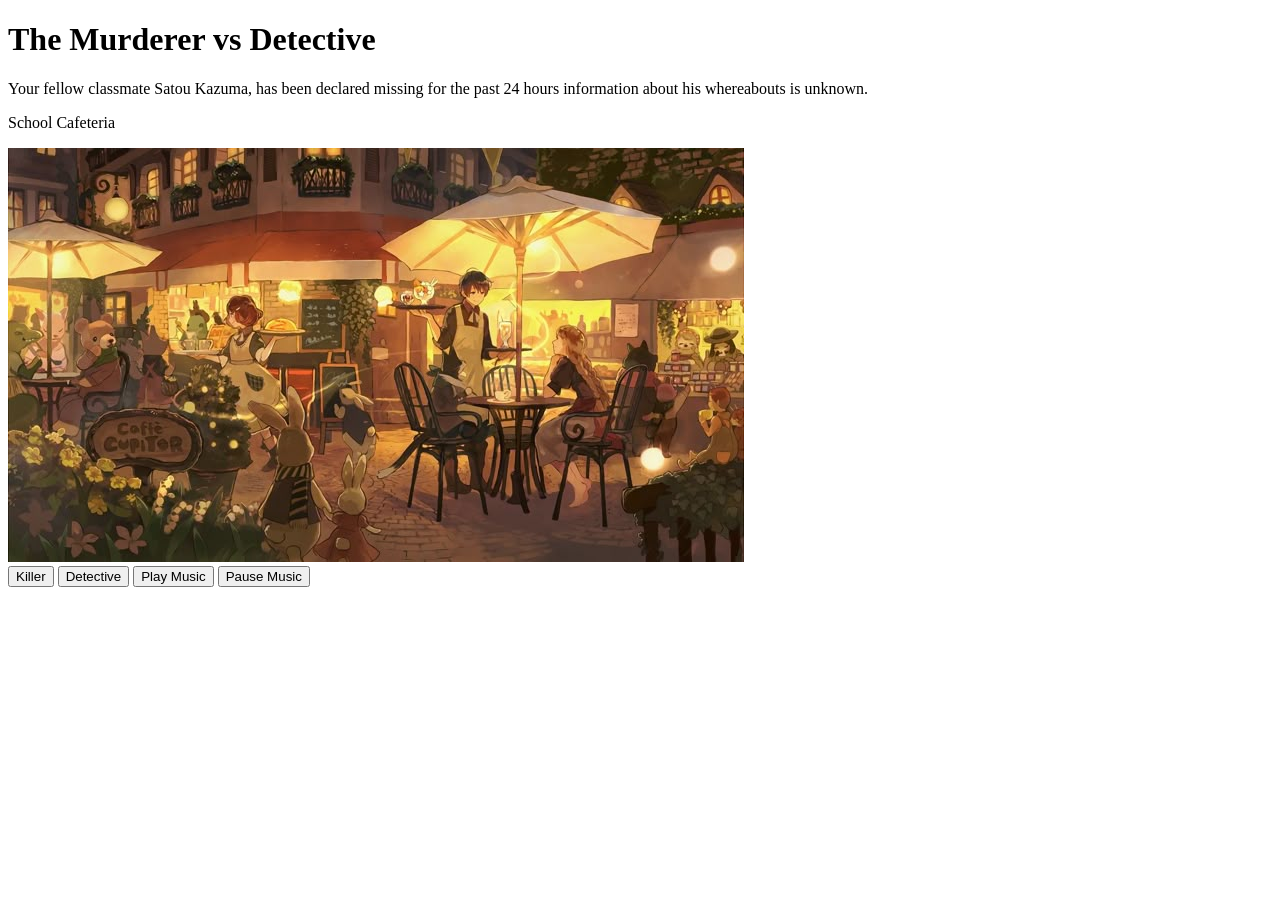
==== index.html @ b950684b "see if me like" ====
<!DOCTYPE html>
<html lang="en">
<head>
    <meta charset="UTF-8">
    <meta name="viewport" content="width=device-width, initial-scale=1.0">
    <title>Document</title>
</head>
<body>
    <!--intro-->
    <script src="script2.js" defer></script>
    <h1>The Murderer vs Detective</h1>
    <p id="main_intro"> Your fellow classmate Satou Kazuma, has been declared missing
    for the past 24 hours information about his whereabouts is unknown. </p>
    <p id="story1">School Cafeteria</p>
    <img src="cafe.jpg" id="image">
<!--<input id="inpt" type="text" hidden="hidden">-->
<div id="buttonContainer">
    <button id="kill">Killer</button>
    <button id="detect">Detective</button>
    <button id="submit" hidden="hidden">Ok</button>
    <audio id="myAudio" src="path/to/your/music.mp3" preload="auto"></audio>
    <button onclick="playMusic()">Play Music</button>
    <button onclick="pauseMusic()">Pause Music</button>

</div>
    
</body>
</html>
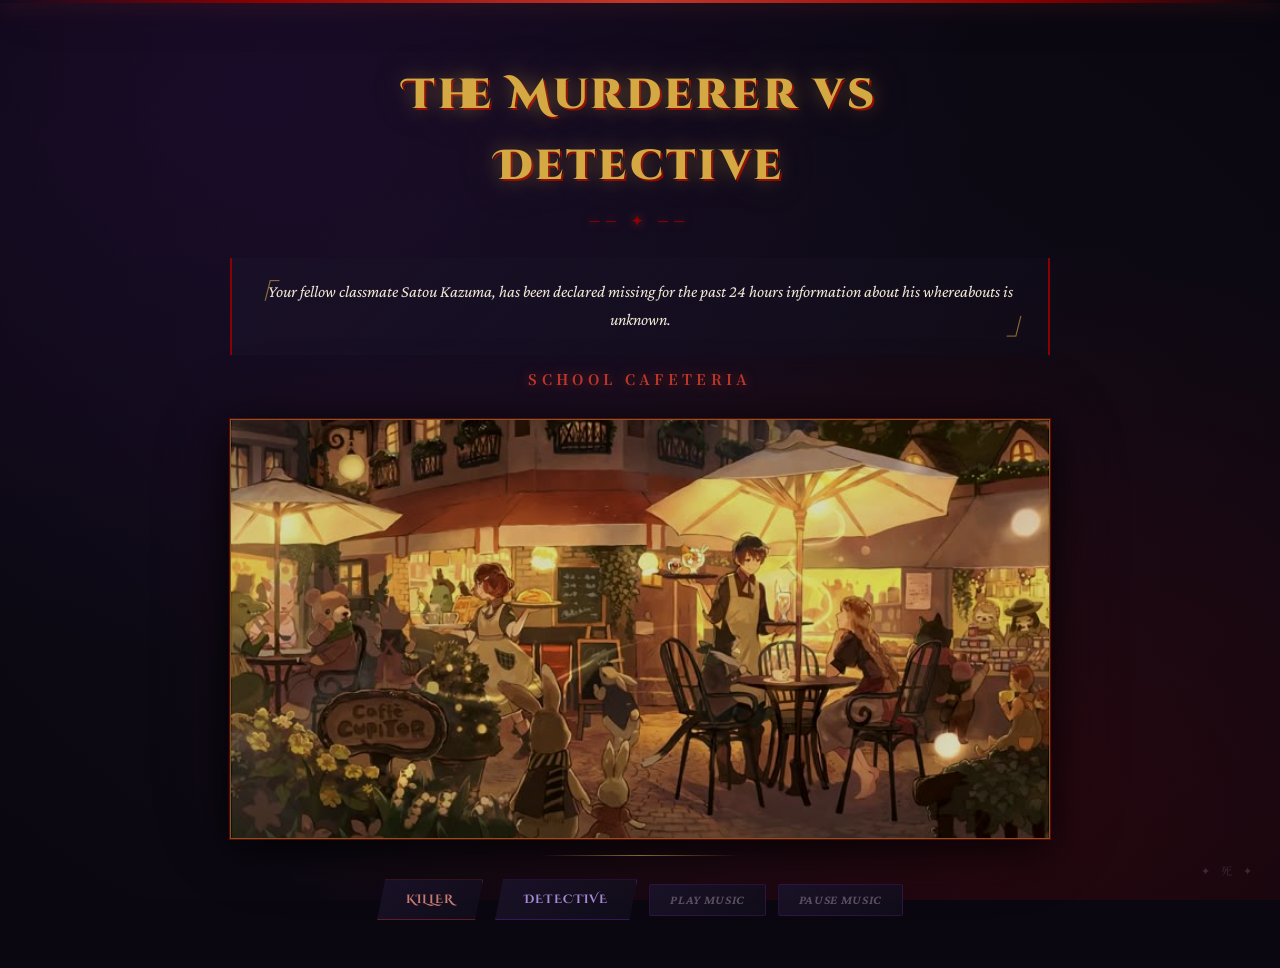
==== commit 2c77024b: "Final Copy??" ====
--- a/index.html
+++ b/index.html
@@ -8,6 +8,7 @@
 <body>
     <!--intro-->
     <script src="script2.js" defer></script>
+    <link rel="stylesheet" href="style.css">
     <h1>The Murderer vs Detective</h1>
     <p id="main_intro"> Your fellow classmate Satou Kazuma, has been declared missing
     for the past 24 hours information about his whereabouts is unknown. </p>
@@ -18,7 +19,7 @@
     <button id="kill">Killer</button>
     <button id="detect">Detective</button>
     <button id="submit" hidden="hidden">Ok</button>
-    <audio id="myAudio" src="path/to/your/music.mp3" preload="auto"></audio>
+    <audio id="myAudio" src="music.mp3" preload="auto"></audio>
     <button onclick="playMusic()">Play Music</button>
     <button onclick="pauseMusic()">Pause Music</button>
 
--- a/style.css
+++ b/style.css
@@ -0,0 +1,492 @@
+/* =============================================
+   ISEKAI MURDER MYSTERY — CSS Theme
+   Dark academy anime aesthetic
+   ============================================= */
+
+@import url('https://fonts.googleapis.com/css2?family=Cinzel+Decorative:wght@400;700;900&family=Crimson+Pro:ital,wght@0,300;0,400;0,600;1,300;1,400&family=Noto+Serif+JP:wght@300;400;700&display=swap');
+
+/* ── CSS Variables ── */
+:root {
+  --bg-deep:        #0a0710;
+  --bg-mid:         #110d1a;
+  --bg-panel:       #1a1228;
+  --accent-red:     #c0392b;
+  --accent-crimson: #8b0000;
+  --accent-gold:    #d4a843;
+  --accent-purple:  #6b21a8;
+  --glow-red:       rgba(192, 57, 43, 0.6);
+  --glow-gold:      rgba(212, 168, 67, 0.4);
+  --text-primary:   #f0e6d3;
+  --text-secondary: #a89880;
+  --text-dim:       #5a4e60;
+  --border-subtle:  rgba(212, 168, 67, 0.2);
+  --border-strong:  rgba(212, 168, 67, 0.6);
+}
+
+/* ── Reset & Base ── */
+*, *::before, *::after {
+  box-sizing: border-box;
+  margin: 0;
+  padding: 0;
+}
+
+html {
+  scroll-behavior: smooth;
+}
+
+body {
+  background-color: var(--bg-deep);
+  color: var(--text-primary);
+  font-family: 'Crimson Pro', 'Noto Serif JP', serif;
+  font-size: 18px;
+  line-height: 1.7;
+  min-height: 100vh;
+  overflow-x: hidden;
+
+  /* Layered atmospheric background */
+  background-image:
+    radial-gradient(ellipse at 20% 10%, rgba(107, 33, 168, 0.15) 0%, transparent 50%),
+    radial-gradient(ellipse at 80% 90%, rgba(139, 0, 0, 0.2) 0%, transparent 50%),
+    radial-gradient(ellipse at 50% 50%, rgba(17, 13, 26, 0.9) 0%, transparent 100%);
+
+  /* Subtle noise texture */
+  background-attachment: fixed;
+}
+
+/* Animated blood drip line at top */
+body::before {
+  content: '';
+  position: fixed;
+  top: 0;
+  left: 0;
+  right: 0;
+  height: 3px;
+  background: linear-gradient(90deg,
+    transparent 0%,
+    var(--accent-crimson) 20%,
+    var(--accent-red) 50%,
+    var(--accent-crimson) 80%,
+    transparent 100%);
+  box-shadow: 0 0 20px var(--glow-red), 0 0 60px rgba(139,0,0,0.3);
+  z-index: 100;
+  animation: pulseRed 3s ease-in-out infinite;
+}
+
+/* Decorative corner flourishes */
+body::after {
+  content: '✦ 死 ✦';
+  position: fixed;
+  bottom: 20px;
+  right: 24px;
+  font-size: 11px;
+  letter-spacing: 4px;
+  color: var(--text-dim);
+  font-family: 'Noto Serif JP', serif;
+  pointer-events: none;
+  opacity: 0.5;
+}
+
+/* ── Page Layout ── */
+body > * {
+  display: block;
+}
+
+/* Center content column */
+h1, p, img, #buttonContainer {
+  max-width: 820px;
+  margin-left: auto;
+  margin-right: auto;
+}
+
+/* ── Heading ── */
+h1 {
+  font-family: 'Cinzel Decorative', cursive;
+  font-size: clamp(1.4rem, 4vw, 2.6rem);
+  font-weight: 900;
+  text-align: center;
+  letter-spacing: 0.08em;
+  padding: 60px 24px 16px;
+  color: var(--accent-gold);
+  text-shadow:
+    0 0 20px var(--glow-gold),
+    0 0 60px rgba(212, 168, 67, 0.2),
+    2px 2px 0px var(--accent-crimson);
+  position: relative;
+  animation: fadeSlideDown 1s ease forwards;
+}
+
+/* Decorative line under h1 */
+h1::after {
+  content: '── ✦ ──';
+  display: block;
+  font-size: 0.9rem;
+  font-family: 'Crimson Pro', serif;
+  color: var(--accent-crimson);
+  letter-spacing: 6px;
+  margin-top: 8px;
+  text-shadow: 0 0 10px var(--glow-red);
+}
+
+/* ── Main Intro Paragraph ── */
+#main_intro {
+  font-size: 1.05rem;
+  color: var(--text-primary);
+  font-style: italic;
+  text-align: center;
+  padding: 20px 32px;
+  margin-top: 8px;
+  margin-bottom: 0;
+  border-left: 2px solid var(--accent-crimson);
+  border-right: 2px solid var(--accent-crimson);
+  background: linear-gradient(135deg,
+    rgba(26, 18, 40, 0.8) 0%,
+    rgba(17, 13, 26, 0.6) 100%);
+  position: relative;
+  animation: fadeIn 1.4s ease forwards;
+}
+
+#main_intro::before {
+  content: '「';
+  font-size: 2rem;
+  color: var(--accent-gold);
+  position: absolute;
+  top: 8px;
+  left: 10px;
+  opacity: 0.6;
+  font-family: 'Noto Serif JP', serif;
+}
+
+#main_intro::after {
+  content: '」';
+  font-size: 2rem;
+  color: var(--accent-gold);
+  position: absolute;
+  bottom: 8px;
+  right: 10px;
+  opacity: 0.6;
+  font-family: 'Noto Serif JP', serif;
+}
+
+/* ── Story/Caption Paragraph ── */
+#story1 {
+  font-family: 'Noto Serif JP', serif;
+  font-size: 0.9rem;
+  font-weight: 700;
+  letter-spacing: 0.3em;
+  text-transform: uppercase;
+  text-align: center;
+  color: var(--accent-red);
+  padding: 12px 24px;
+  margin-top: 0;
+  text-shadow: 0 0 12px var(--glow-red);
+  animation: fadeIn 1.6s ease forwards;
+}
+
+/* ── Scene Image ── */
+#image {
+  display: block;
+  width: 100%;
+  max-width: 820px;
+  max-height: 420px;
+  object-fit: cover;
+  margin: 16px auto;
+  border: 1px solid var(--border-strong);
+  box-shadow:
+    0 0 0 1px var(--accent-crimson),
+    0 8px 40px rgba(0,0,0,0.8),
+    0 0 80px rgba(139, 0, 0, 0.15);
+  filter: brightness(0.85) contrast(1.1) saturate(0.9);
+  transition: filter 0.5s ease, box-shadow 0.5s ease;
+  animation: fadeIn 1.8s ease forwards;
+  position: relative;
+}
+
+#image:hover {
+  filter: brightness(0.95) contrast(1.15) saturate(1.0);
+  box-shadow:
+    0 0 0 1px var(--accent-gold),
+    0 8px 40px rgba(0,0,0,0.8),
+    0 0 100px rgba(212, 168, 67, 0.1);
+}
+
+/* ── Button Container ── */
+#buttonContainer {
+  display: flex;
+  flex-wrap: wrap;
+  gap: 12px;
+  justify-content: center;
+  align-items: center;
+  padding: 24px 16px 48px;
+  position: relative;
+}
+
+#buttonContainer::before {
+  content: '';
+  position: absolute;
+  top: 0;
+  left: 50%;
+  transform: translateX(-50%);
+  width: 200px;
+  height: 1px;
+  background: linear-gradient(90deg, transparent, var(--border-strong), transparent);
+}
+
+/* ── Buttons — Base Style ── */
+button {
+  font-family: 'Cinzel Decorative', cursive;
+  font-size: 0.72rem;
+  font-weight: 700;
+  letter-spacing: 0.1em;
+  text-transform: uppercase;
+  padding: 12px 28px;
+  border: 1px solid var(--border-subtle);
+  background: linear-gradient(135deg,
+    rgba(26, 18, 40, 0.95) 0%,
+    rgba(17, 13, 26, 0.9) 100%);
+  color: var(--text-secondary);
+  cursor: pointer;
+  position: relative;
+  overflow: hidden;
+  transition: all 0.3s ease;
+  clip-path: polygon(8px 0%, 100% 0%, calc(100% - 8px) 100%, 0% 100%);
+}
+
+button::before {
+  content: '';
+  position: absolute;
+  inset: 0;
+  background: linear-gradient(135deg,
+    rgba(212, 168, 67, 0.0) 0%,
+    rgba(212, 168, 67, 0.08) 100%);
+  opacity: 0;
+  transition: opacity 0.3s ease;
+}
+
+button:hover {
+  border-color: var(--accent-gold);
+  color: var(--accent-gold);
+  box-shadow:
+    0 0 20px var(--glow-gold),
+    inset 0 0 20px rgba(212, 168, 67, 0.05);
+  transform: translateY(-2px);
+}
+
+button:hover::before {
+  opacity: 1;
+}
+
+button:active {
+  transform: translateY(0px) scale(0.98);
+}
+
+/* ── Killer Button (red accent) ── */
+#kill {
+  border-color: rgba(192, 57, 43, 0.4);
+  color: #c97a70;
+}
+
+#kill:hover {
+  border-color: var(--accent-red);
+  color: #ff6b6b;
+  box-shadow:
+    0 0 20px var(--glow-red),
+    inset 0 0 20px rgba(192, 57, 43, 0.08);
+  text-shadow: 0 0 10px rgba(255, 107, 107, 0.5);
+}
+
+/* ── Detective Button (blue-purple) ── */
+#detect {
+  border-color: rgba(107, 33, 168, 0.4);
+  color: #a78bd4;
+}
+
+#detect:hover {
+  border-color: #8b5cf6;
+  color: #c4b5fd;
+  box-shadow:
+    0 0 20px rgba(139, 92, 246, 0.4),
+    inset 0 0 20px rgba(107, 33, 168, 0.08);
+  text-shadow: 0 0 10px rgba(196, 181, 253, 0.4);
+}
+
+/* ── Submit / OK Button ── */
+#submit {
+  border-color: var(--border-strong);
+  color: var(--accent-gold);
+  background: linear-gradient(135deg,
+    rgba(212, 168, 67, 0.1) 0%,
+    rgba(26, 18, 40, 0.95) 100%);
+}
+
+#submit:hover {
+  background: linear-gradient(135deg,
+    rgba(212, 168, 67, 0.2) 0%,
+    rgba(26, 18, 40, 0.95) 100%);
+}
+
+/* ── Play / Pause Music Buttons ── */
+button[onclick="playMusic()"],
+button[onclick="pauseMusic()"] {
+  font-family: 'Crimson Pro', serif;
+  font-size: 0.8rem;
+  font-style: italic;
+  letter-spacing: 0.05em;
+  padding: 8px 20px;
+  border-color: rgba(107, 33, 168, 0.25);
+  color: var(--text-dim);
+  clip-path: none;
+  border-radius: 2px;
+}
+
+button[onclick="playMusic()"]:hover,
+button[onclick="pauseMusic()"]:hover {
+  border-color: rgba(107, 33, 168, 0.6);
+  color: #a78bd4;
+  box-shadow: 0 0 12px rgba(107, 33, 168, 0.3);
+}
+
+/* ── Dynamically created input fields ── */
+input[type="text"],
+input:not([type]) {
+  font-family: 'Crimson Pro', serif;
+  font-size: 1rem;
+  font-style: italic;
+  color: var(--text-primary);
+  background: rgba(10, 7, 16, 0.8);
+  border: none;
+  border-bottom: 2px solid var(--accent-crimson);
+  border-top: 1px solid var(--border-subtle);
+  padding: 10px 16px;
+  width: 100%;
+  max-width: 400px;
+  outline: none;
+  transition: border-color 0.3s ease, box-shadow 0.3s ease;
+  letter-spacing: 0.05em;
+  caret-color: var(--accent-gold);
+}
+
+input[type="text"]:focus,
+input:not([type]):focus {
+  border-bottom-color: var(--accent-gold);
+  box-shadow: 0 4px 20px rgba(212, 168, 67, 0.15);
+}
+
+input::placeholder {
+  color: var(--text-dim);
+  font-style: italic;
+}
+
+/* ── Dynamically added <p> tags (txt element) ── */
+p:not(#main_intro):not(#story1) {
+  font-family: 'Crimson Pro', serif;
+  font-size: 1.1rem;
+  color: var(--accent-gold);
+  text-align: center;
+  padding: 16px 24px;
+  font-weight: 600;
+  letter-spacing: 0.04em;
+  text-shadow: 0 0 10px var(--glow-gold);
+  animation: fadeIn 0.6s ease forwards;
+}
+
+/* ── Draggable knife image ── */
+img:not(#image) {
+  display: block;
+  margin: 12px auto;
+  max-width: 120px;
+  filter: drop-shadow(0 0 12px var(--glow-red)) brightness(0.9);
+  cursor: grab;
+  transition: filter 0.3s ease, transform 0.3s ease;
+  animation: fadeIn 0.8s ease forwards;
+}
+
+img:not(#image):hover {
+  filter: drop-shadow(0 0 20px var(--glow-red)) brightness(1.1);
+  transform: rotate(-5deg) scale(1.05);
+}
+
+img:not(#image):active {
+  cursor: grabbing;
+}
+
+/* ── Scrollbar ── */
+::-webkit-scrollbar {
+  width: 6px;
+}
+
+::-webkit-scrollbar-track {
+  background: var(--bg-deep);
+}
+
+::-webkit-scrollbar-thumb {
+  background: var(--accent-crimson);
+  border-radius: 3px;
+}
+
+::-webkit-scrollbar-thumb:hover {
+  background: var(--accent-red);
+}
+
+/* ── Animations ── */
+@keyframes fadeSlideDown {
+  from {
+    opacity: 0;
+    transform: translateY(-20px);
+  }
+  to {
+    opacity: 1;
+    transform: translateY(0);
+  }
+}
+
+@keyframes fadeIn {
+  from { opacity: 0; }
+  to   { opacity: 1; }
+}
+
+@keyframes pulseRed {
+  0%, 100% {
+    box-shadow: 0 0 20px var(--glow-red), 0 0 60px rgba(139,0,0,0.3);
+    opacity: 1;
+  }
+  50% {
+    box-shadow: 0 0 30px var(--glow-red), 0 0 90px rgba(139,0,0,0.5);
+    opacity: 0.7;
+  }
+}
+
+@keyframes flicker {
+  0%, 100% { opacity: 1; }
+  92%       { opacity: 1; }
+  93%       { opacity: 0.4; }
+  94%       { opacity: 1; }
+  96%       { opacity: 0.6; }
+  97%       { opacity: 1; }
+}
+
+/* Flicker on h1 for atmosphere */
+h1 {
+  animation: fadeSlideDown 1s ease forwards, flicker 8s ease-in-out infinite 2s;
+}
+
+/* ── Responsive ── */
+@media (max-width: 600px) {
+  h1 {
+    font-size: 1.2rem;
+    padding: 40px 16px 12px;
+  }
+
+  #main_intro {
+    font-size: 0.95rem;
+    padding: 16px 24px;
+  }
+
+  button {
+    font-size: 0.65rem;
+    padding: 10px 20px;
+  }
+
+  #image {
+    max-height: 260px;
+  }
+}
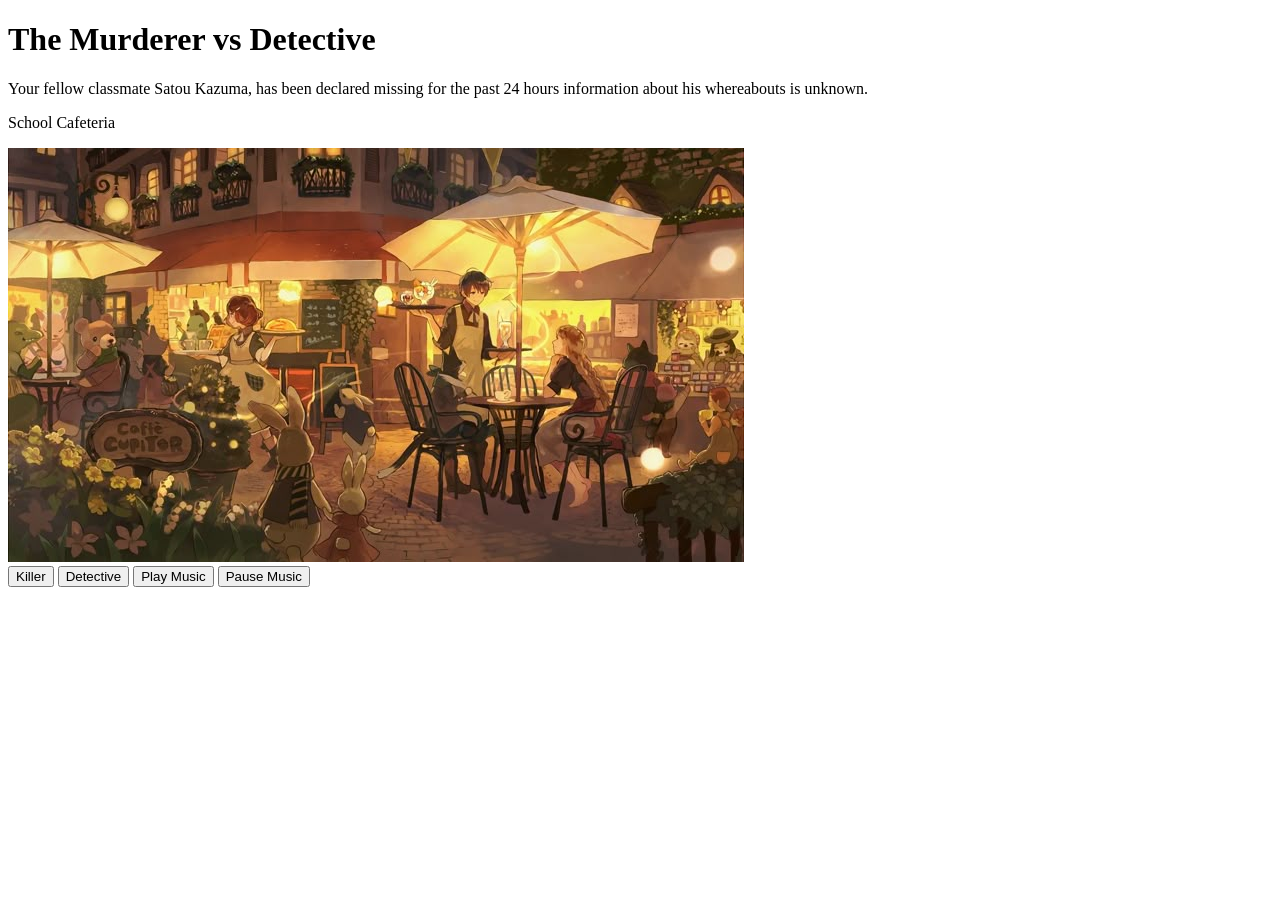
==== commit ddcfa5e6: "what the hecky" ====
--- a/index.html
+++ b/index.html
@@ -8,7 +8,7 @@
 <body>
     <!--intro-->
     <script src="script2.js" defer></script>
-    <link rel="stylesheet" href="style.css">
+    <!--<link rel="stylesheet" href="style.css">-->
     <h1>The Murderer vs Detective</h1>
     <p id="main_intro"> Your fellow classmate Satou Kazuma, has been declared missing
     for the past 24 hours information about his whereabouts is unknown. </p>
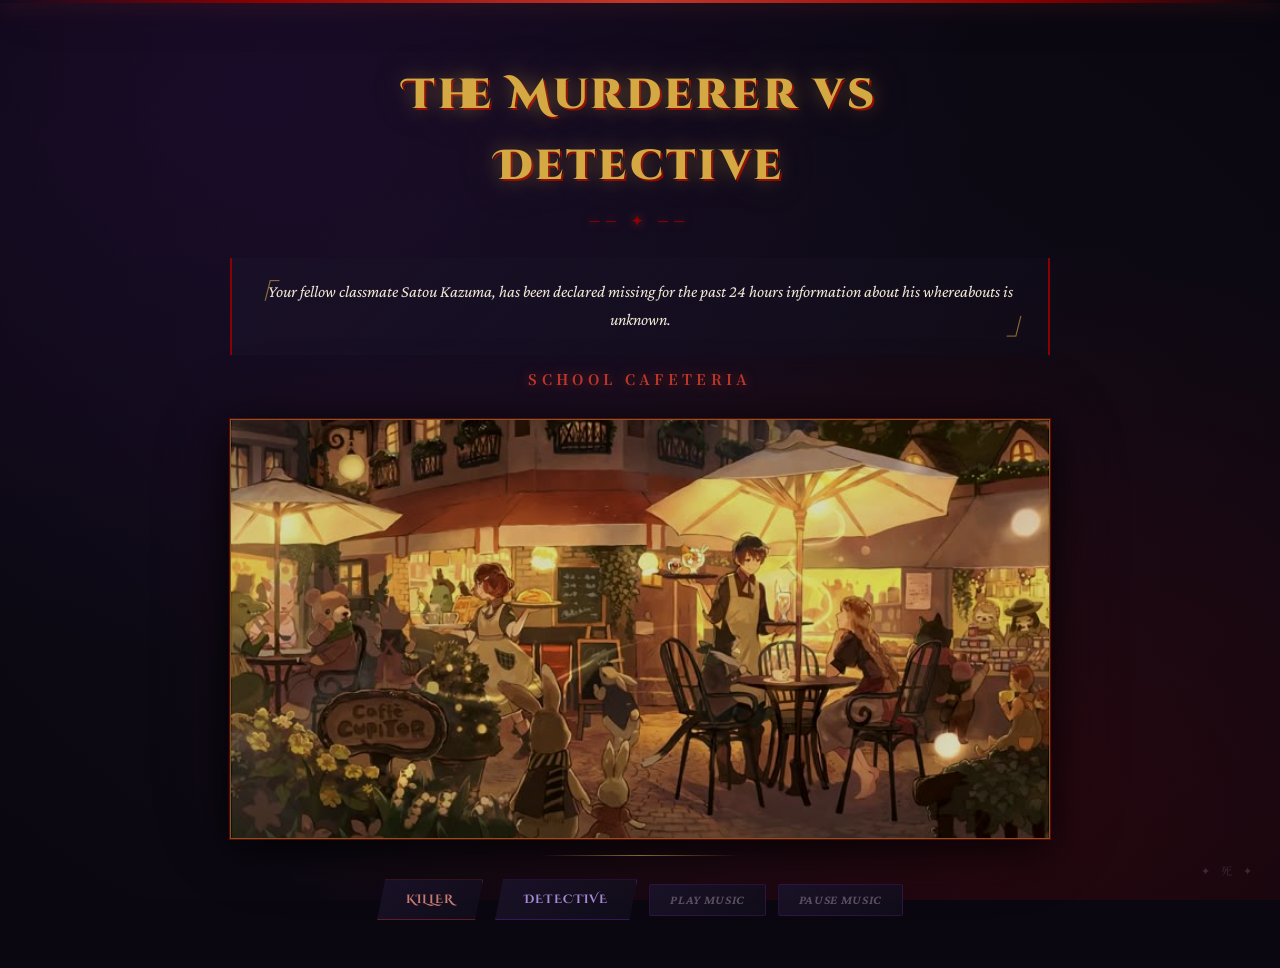
==== commit 68249a57: "testing smthg pt 2" ====
--- a/index.html
+++ b/index.html
@@ -8,13 +8,13 @@
 <body>
     <!--intro-->
     <script src="script2.js" defer></script>
-    <!--<link rel="stylesheet" href="style.css">-->
+    <link rel="stylesheet" href="style.css">
     <h1>The Murderer vs Detective</h1>
     <p id="main_intro"> Your fellow classmate Satou Kazuma, has been declared missing
     for the past 24 hours information about his whereabouts is unknown. </p>
     <p id="story1">School Cafeteria</p>
     <img src="cafe.jpg" id="image">
-<!--<input id="inpt" type="text" hidden="hidden">-->
+<!--<input id="inpt" type="text" hidden="hidden" confused>-->
 <div id="buttonContainer">
     <button id="kill">Killer</button>
     <button id="detect">Detective</button>
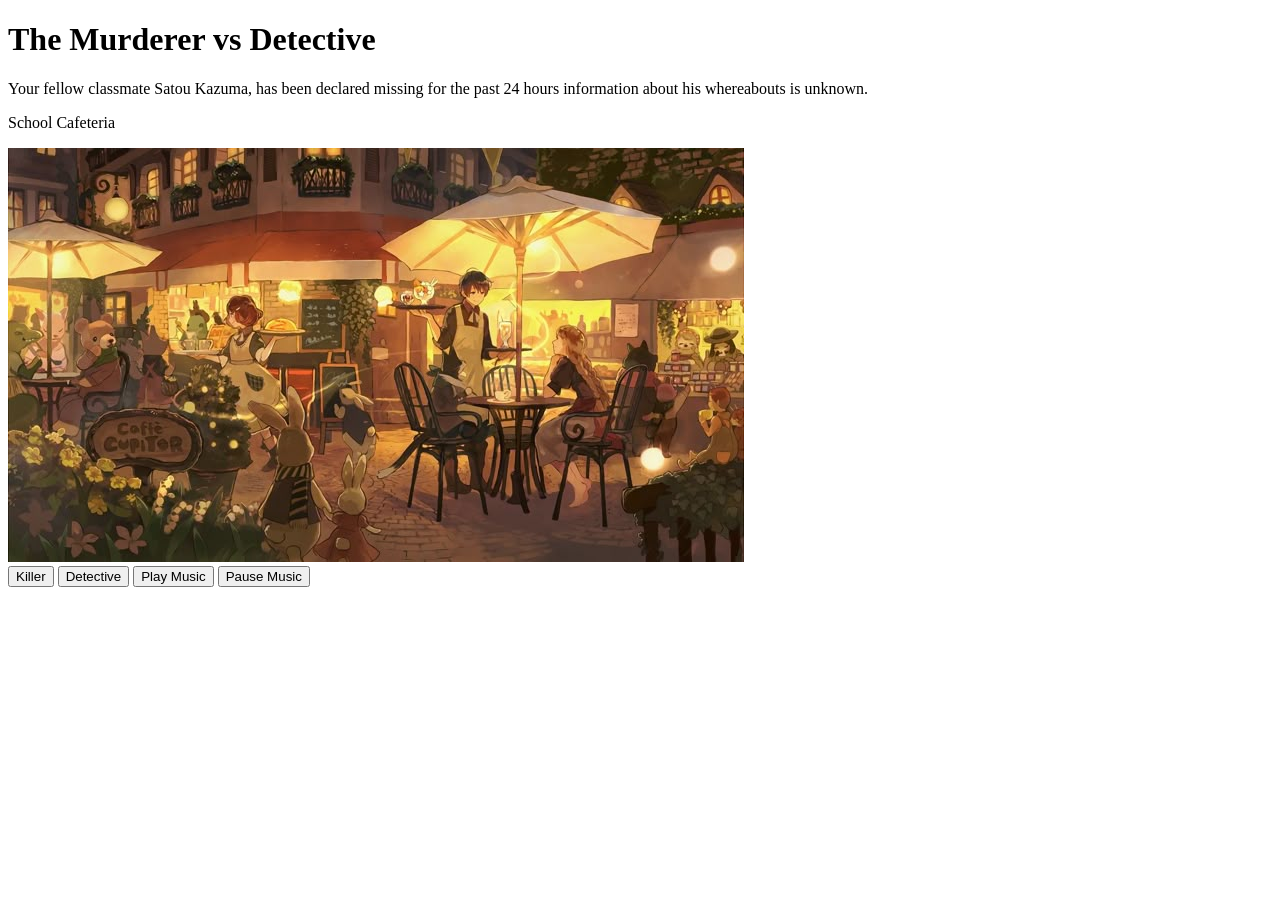
==== commit 65709959: "testing smthg pt 3" ====
--- a/index.html
+++ b/index.html
@@ -8,7 +8,7 @@
 <body>
     <!--intro-->
     <script src="script2.js" defer></script>
-    <link rel="stylesheet" href="style.css">
+    <!--<link rel="stylesheet" href="style.css">-->
     <h1>The Murderer vs Detective</h1>
     <p id="main_intro"> Your fellow classmate Satou Kazuma, has been declared missing
     for the past 24 hours information about his whereabouts is unknown. </p>
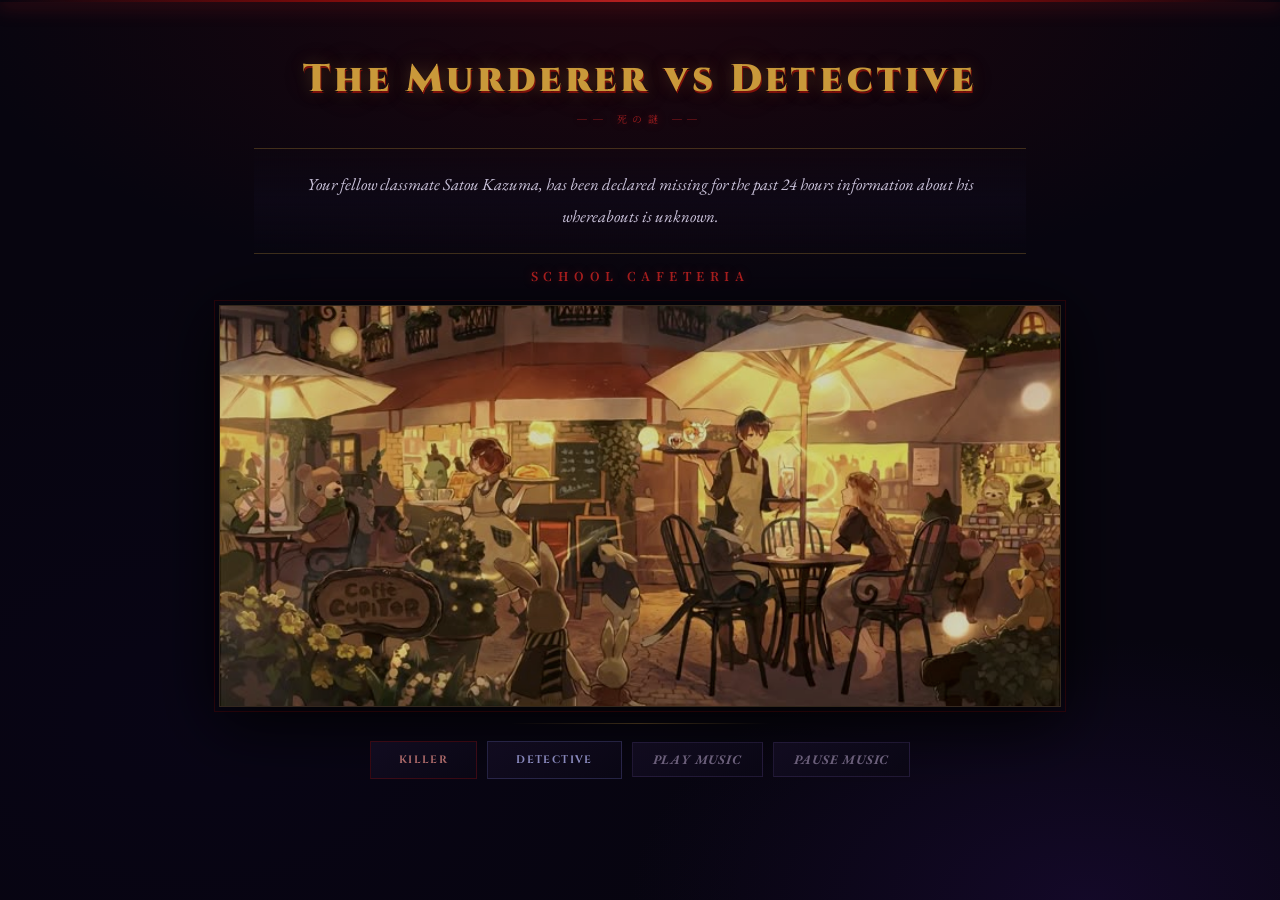
==== commit 625627e5: "It should work" ====
--- a/index.html
+++ b/index.html
@@ -4,6 +4,7 @@
     <meta charset="UTF-8">
     <meta name="viewport" content="width=device-width, initial-scale=1.0">
     <title>Document</title>
+    <link rel="stylesheet" href="style.css">
 </head>
 <body>
     <!--intro-->
--- a/style.css
+++ b/style.css
@@ -1,492 +1,442 @@
-/* =============================================
-   ISEKAI MURDER MYSTERY — CSS Theme
-   Dark academy anime aesthetic
-   ============================================= */
-
-@import url('https://fonts.googleapis.com/css2?family=Cinzel+Decorative:wght@400;700;900&family=Crimson+Pro:ital,wght@0,300;0,400;0,600;1,300;1,400&family=Noto+Serif+JP:wght@300;400;700&display=swap');
+/* ============================================
+   ISEKAI MURDER MYSTERY — Visual Theme
+   
+   SAFETY RULES APPLIED:
+   - Never sets display, visibility, or
+     pointer-events on any element
+   - Never overrides the [hidden] attribute
+   - body::before uses pointer-events:none
+   - All interactive element styling is
+     purely cosmetic (color, font, shadow)
+   ============================================ */
+
+@import url('https://fonts.googleapis.com/css2?family=Cinzel:wght@400;700;900&family=EB+Garamond:ital,wght@0,400;0,600;1,400&family=Noto+Serif+JP:wght@300;400;700&display=swap');
 
 /* ── CSS Variables ── */
 :root {
-  --bg-deep:        #0a0710;
-  --bg-mid:         #110d1a;
-  --bg-panel:       #1a1228;
-  --accent-red:     #c0392b;
-  --accent-crimson: #8b0000;
-  --accent-gold:    #d4a843;
-  --accent-purple:  #6b21a8;
-  --glow-red:       rgba(192, 57, 43, 0.6);
-  --glow-gold:      rgba(212, 168, 67, 0.4);
-  --text-primary:   #f0e6d3;
-  --text-secondary: #a89880;
-  --text-dim:       #5a4e60;
-  --border-subtle:  rgba(212, 168, 67, 0.2);
-  --border-strong:  rgba(212, 168, 67, 0.6);
-}
-
-/* ── Reset & Base ── */
-*, *::before, *::after {
-  box-sizing: border-box;
+  --ink:          #07050f;
+  --deep:         #0e0a1a;
+  --gold:         #c9993a;
+  --gold-dim:     #7a5c1e;
+  --gold-glow:    rgba(201,153,58,0.25);
+  --blood:        #7a0b0b;
+  --blood-light:  #b52020;
+  --blood-glow:   rgba(181,32,32,0.4);
+  --mist:         #ccc4dc;
+  --mist-dim:     #6b5f7a;
+  --border-gold:  rgba(201,153,58,0.28);
+  --border-blood: rgba(122,11,11,0.4);
+}
+
+/* ══════════════════════════════════════════
+   BODY & BACKGROUND
+══════════════════════════════════════════ */
+body {
   margin: 0;
   padding: 0;
-}
-
-html {
-  scroll-behavior: smooth;
-}
-
-body {
-  background-color: var(--bg-deep);
-  color: var(--text-primary);
-  font-family: 'Crimson Pro', 'Noto Serif JP', serif;
+  min-height: 100vh;
+  font-family: 'EB Garamond', 'Noto Serif JP', Georgia, serif;
   font-size: 18px;
-  line-height: 1.7;
-  min-height: 100vh;
-  overflow-x: hidden;
-
-  /* Layered atmospheric background */
+  color: var(--mist);
+  background-color: var(--ink);
   background-image:
-    radial-gradient(ellipse at 20% 10%, rgba(107, 33, 168, 0.15) 0%, transparent 50%),
-    radial-gradient(ellipse at 80% 90%, rgba(139, 0, 0, 0.2) 0%, transparent 50%),
-    radial-gradient(ellipse at 50% 50%, rgba(17, 13, 26, 0.9) 0%, transparent 100%);
-
-  /* Subtle noise texture */
+    radial-gradient(ellipse 90% 55% at 50% 0%,
+      rgba(122,11,11,0.2) 0%, transparent 60%),
+    radial-gradient(ellipse 55% 45% at 85% 100%,
+      rgba(30,12,60,0.55) 0%, transparent 65%),
+    radial-gradient(ellipse 70% 70% at 15% 80%,
+      rgba(10,5,30,0.4)   0%, transparent 70%);
   background-attachment: fixed;
 }
 
-/* Animated blood drip line at top */
+/* Decorative top bar — pointer-events:none so it NEVER blocks clicks */
 body::before {
   content: '';
   position: fixed;
-  top: 0;
-  left: 0;
-  right: 0;
-  height: 3px;
+  top: 0; left: 0; right: 0;
+  height: 2px;
   background: linear-gradient(90deg,
     transparent 0%,
-    var(--accent-crimson) 20%,
-    var(--accent-red) 50%,
-    var(--accent-crimson) 80%,
+    var(--blood) 25%,
+    var(--blood-light) 50%,
+    var(--blood) 75%,
     transparent 100%);
-  box-shadow: 0 0 20px var(--glow-red), 0 0 60px rgba(139,0,0,0.3);
-  z-index: 100;
-  animation: pulseRed 3s ease-in-out infinite;
-}
-
-/* Decorative corner flourishes */
-body::after {
-  content: '✦ 死 ✦';
-  position: fixed;
-  bottom: 20px;
-  right: 24px;
-  font-size: 11px;
-  letter-spacing: 4px;
-  color: var(--text-dim);
-  font-family: 'Noto Serif JP', serif;
-  pointer-events: none;
-  opacity: 0.5;
-}
-
-/* ── Page Layout ── */
-body > * {
-  display: block;
-}
-
-/* Center content column */
-h1, p, img, #buttonContainer {
-  max-width: 820px;
-  margin-left: auto;
-  margin-right: auto;
-}
-
-/* ── Heading ── */
+  box-shadow: 0 0 20px 3px var(--blood-glow);
+  pointer-events: none; /* SAFE: never intercepts clicks */
+  z-index: 9999;
+  animation: topBarPulse 4s ease-in-out infinite;
+}
+
+/* ══════════════════════════════════════════
+   H1 TITLE
+══════════════════════════════════════════ */
 h1 {
-  font-family: 'Cinzel Decorative', cursive;
-  font-size: clamp(1.4rem, 4vw, 2.6rem);
+  font-family: 'Cinzel', serif;
+  font-size: clamp(1.25rem, 3.5vw, 2.4rem);
   font-weight: 900;
   text-align: center;
-  letter-spacing: 0.08em;
-  padding: 60px 24px 16px;
-  color: var(--accent-gold);
+  letter-spacing: 0.1em;
+  color: var(--gold);
   text-shadow:
-    0 0 20px var(--glow-gold),
-    0 0 60px rgba(212, 168, 67, 0.2),
-    2px 2px 0px var(--accent-crimson);
-  position: relative;
-  animation: fadeSlideDown 1s ease forwards;
-}
-
-/* Decorative line under h1 */
+    0 0 16px var(--gold-glow),
+    0 0 50px rgba(201,153,58,0.12),
+    1px 2px 0 var(--blood);
+  padding: 54px 20px 8px;
+  margin: 0 auto;
+  max-width: 880px;
+  animation: titleReveal 1.1s cubic-bezier(0.16,1,0.3,1) both;
+}
+
+/* Japanese subtitle under the title */
 h1::after {
-  content: '── ✦ ──';
+  content: '── 死の謎 ──';
   display: block;
-  font-size: 0.9rem;
-  font-family: 'Crimson Pro', serif;
-  color: var(--accent-crimson);
-  letter-spacing: 6px;
-  margin-top: 8px;
-  text-shadow: 0 0 10px var(--glow-red);
-}
-
-/* ── Main Intro Paragraph ── */
+  font-family: 'Noto Serif JP', serif;
+  font-size: 0.62rem;
+  font-weight: 300;
+  letter-spacing: 0.55em;
+  color: var(--blood-light);
+  margin-top: 7px;
+  text-shadow: 0 0 10px var(--blood-glow);
+  animation: fadeUp 1.5s ease both 0.2s;
+}
+
+/* ══════════════════════════════════════════
+   #main_intro  (JS updates .textContent)
+══════════════════════════════════════════ */
 #main_intro {
   font-size: 1.05rem;
-  color: var(--text-primary);
   font-style: italic;
+  line-height: 1.9;
   text-align: center;
-  padding: 20px 32px;
-  margin-top: 8px;
-  margin-bottom: 0;
-  border-left: 2px solid var(--accent-crimson);
-  border-right: 2px solid var(--accent-crimson);
-  background: linear-gradient(135deg,
-    rgba(26, 18, 40, 0.8) 0%,
-    rgba(17, 13, 26, 0.6) 100%);
-  position: relative;
-  animation: fadeIn 1.4s ease forwards;
-}
-
-#main_intro::before {
-  content: '「';
-  font-size: 2rem;
-  color: var(--accent-gold);
-  position: absolute;
-  top: 8px;
-  left: 10px;
-  opacity: 0.6;
-  font-family: 'Noto Serif JP', serif;
-}
-
-#main_intro::after {
-  content: '」';
-  font-size: 2rem;
-  color: var(--accent-gold);
-  position: absolute;
-  bottom: 8px;
-  right: 10px;
-  opacity: 0.6;
-  font-family: 'Noto Serif JP', serif;
-}
-
-/* ── Story/Caption Paragraph ── */
+  color: var(--mist);
+  max-width: 700px;
+  margin: 14px auto 0;
+  padding: 20px 36px;
+  border-top: 1px solid var(--border-gold);
+  border-bottom: 1px solid var(--border-gold);
+  background: linear-gradient(180deg,
+    transparent 0%,
+    rgba(14,10,26,0.55) 50%,
+    transparent 100%);
+  animation: fadeUp 1.3s ease both 0.15s;
+}
+
+/* ══════════════════════════════════════════
+   #story1  (JS updates .textContent)
+══════════════════════════════════════════ */
 #story1 {
   font-family: 'Noto Serif JP', serif;
-  font-size: 0.9rem;
+  font-size: 0.76rem;
   font-weight: 700;
-  letter-spacing: 0.3em;
+  letter-spacing: 0.45em;
   text-transform: uppercase;
   text-align: center;
-  color: var(--accent-red);
-  padding: 12px 24px;
-  margin-top: 0;
-  text-shadow: 0 0 12px var(--glow-red);
-  animation: fadeIn 1.6s ease forwards;
-}
-
-/* ── Scene Image ── */
+  color: var(--blood-light);
+  margin: 8px auto 0;
+  max-width: 880px;
+  padding: 5px 20px;
+  text-shadow: 0 0 10px var(--blood-glow);
+  animation: fadeUp 1.4s ease both 0.25s;
+}
+
+/* ══════════════════════════════════════════
+   #image  (JS updates .src)
+══════════════════════════════════════════ */
 #image {
   display: block;
-  width: 100%;
-  max-width: 820px;
-  max-height: 420px;
+  width: calc(100% - 40px);
+  max-width: 840px;
+  max-height: 400px;
   object-fit: cover;
   margin: 16px auto;
-  border: 1px solid var(--border-strong);
-  box-shadow:
-    0 0 0 1px var(--accent-crimson),
-    0 8px 40px rgba(0,0,0,0.8),
-    0 0 80px rgba(139, 0, 0, 0.15);
-  filter: brightness(0.85) contrast(1.1) saturate(0.9);
-  transition: filter 0.5s ease, box-shadow 0.5s ease;
-  animation: fadeIn 1.8s ease forwards;
-  position: relative;
+  border: 1px solid var(--border-gold);
+  outline: 1px solid var(--border-blood);
+  outline-offset: 4px;
+  box-shadow:
+    0 14px 60px rgba(0,0,0,0.88),
+    0 0 80px rgba(122,11,11,0.09);
+  filter: brightness(0.83) contrast(1.08) saturate(0.82);
+  transition: filter 0.55s ease, box-shadow 0.55s ease;
+  animation: fadeUp 1.5s ease both 0.3s;
 }
 
 #image:hover {
-  filter: brightness(0.95) contrast(1.15) saturate(1.0);
-  box-shadow:
-    0 0 0 1px var(--accent-gold),
-    0 8px 40px rgba(0,0,0,0.8),
-    0 0 100px rgba(212, 168, 67, 0.1);
-}
-
-/* ── Button Container ── */
+  filter: brightness(0.93) contrast(1.1) saturate(0.95);
+  box-shadow:
+    0 14px 60px rgba(0,0,0,0.88),
+    0 0 100px rgba(201,153,58,0.08);
+}
+
+/* ══════════════════════════════════════════
+   #buttonContainer
+   JS appends: inpt, inpt2, inpt3, audio, draimg
+══════════════════════════════════════════ */
 #buttonContainer {
   display: flex;
   flex-wrap: wrap;
-  gap: 12px;
+  gap: 10px;
   justify-content: center;
   align-items: center;
-  padding: 24px 16px 48px;
+  padding: 18px 20px 50px;
+  max-width: 880px;
+  margin: 0 auto;
   position: relative;
 }
 
+/* Thin decorative divider above the buttons */
 #buttonContainer::before {
   content: '';
   position: absolute;
-  top: 0;
-  left: 50%;
+  top: 0; left: 50%;
   transform: translateX(-50%);
-  width: 200px;
-  height: 1px;
-  background: linear-gradient(90deg, transparent, var(--border-strong), transparent);
-}
-
-/* ── Buttons — Base Style ── */
+  width: 260px; height: 1px;
+  background: linear-gradient(90deg,
+    transparent, var(--border-gold), transparent);
+  pointer-events: none;
+}
+
+/* ══════════════════════════════════════════
+   ALL BUTTONS — cosmetic only
+   We NEVER set display or visibility here.
+   The [hidden] attribute on #submit is
+   controlled only by HTML/JS.
+══════════════════════════════════════════ */
 button {
-  font-family: 'Cinzel Decorative', cursive;
-  font-size: 0.72rem;
+  font-family: 'Cinzel', serif;
+  font-size: 0.67rem;
   font-weight: 700;
-  letter-spacing: 0.1em;
+  letter-spacing: 0.13em;
   text-transform: uppercase;
-  padding: 12px 28px;
-  border: 1px solid var(--border-subtle);
-  background: linear-gradient(135deg,
-    rgba(26, 18, 40, 0.95) 0%,
-    rgba(17, 13, 26, 0.9) 100%);
-  color: var(--text-secondary);
+  padding: 11px 28px;
   cursor: pointer;
+  border: 1px solid var(--border-gold);
+  background: linear-gradient(145deg,
+    rgba(18,12,32,0.97) 0%,
+    rgba(10,7,20,0.95) 100%);
+  color: var(--mist-dim);
   position: relative;
   overflow: hidden;
-  transition: all 0.3s ease;
-  clip-path: polygon(8px 0%, 100% 0%, calc(100% - 8px) 100%, 0% 100%);
-}
-
-button::before {
-  content: '';
-  position: absolute;
-  inset: 0;
-  background: linear-gradient(135deg,
-    rgba(212, 168, 67, 0.0) 0%,
-    rgba(212, 168, 67, 0.08) 100%);
-  opacity: 0;
-  transition: opacity 0.3s ease;
+  transition:
+    color        0.22s ease,
+    border-color 0.22s ease,
+    box-shadow   0.22s ease,
+    transform    0.14s ease;
 }
 
 button:hover {
-  border-color: var(--accent-gold);
-  color: var(--accent-gold);
-  box-shadow:
-    0 0 20px var(--glow-gold),
-    inset 0 0 20px rgba(212, 168, 67, 0.05);
+  color: var(--gold);
+  border-color: var(--gold-dim);
+  box-shadow:
+    0 0 16px var(--gold-glow),
+    inset 0 0 14px rgba(201,153,58,0.04);
   transform: translateY(-2px);
 }
 
-button:hover::before {
-  opacity: 1;
-}
-
 button:active {
-  transform: translateY(0px) scale(0.98);
-}
-
-/* ── Killer Button (red accent) ── */
+  transform: translateY(0) scale(0.97);
+}
+
+/* ── #kill — red glow ── */
 #kill {
-  border-color: rgba(192, 57, 43, 0.4);
-  color: #c97a70;
-}
-
+  border-color: var(--border-blood);
+  color: #aa6868;
+}
 #kill:hover {
-  border-color: var(--accent-red);
-  color: #ff6b6b;
-  box-shadow:
-    0 0 20px var(--glow-red),
-    inset 0 0 20px rgba(192, 57, 43, 0.08);
-  text-shadow: 0 0 10px rgba(255, 107, 107, 0.5);
-}
-
-/* ── Detective Button (blue-purple) ── */
+  color: #ff8888;
+  border-color: var(--blood-light);
+  box-shadow:
+    0 0 18px var(--blood-glow),
+    inset 0 0 10px rgba(181,32,32,0.07);
+  text-shadow: 0 0 8px rgba(255,136,136,0.45);
+  transform: translateY(-2px);
+}
+
+/* ── #detect — cool blue-silver ── */
 #detect {
-  border-color: rgba(107, 33, 168, 0.4);
-  color: #a78bd4;
-}
-
+  border-color: rgba(80,80,140,0.38);
+  color: #8888bb;
+}
 #detect:hover {
-  border-color: #8b5cf6;
-  color: #c4b5fd;
-  box-shadow:
-    0 0 20px rgba(139, 92, 246, 0.4),
-    inset 0 0 20px rgba(107, 33, 168, 0.08);
-  text-shadow: 0 0 10px rgba(196, 181, 253, 0.4);
-}
-
-/* ── Submit / OK Button ── */
+  color: #b8c4ff;
+  border-color: rgba(110,110,200,0.65);
+  box-shadow:
+    0 0 18px rgba(110,110,200,0.28),
+    inset 0 0 10px rgba(100,100,200,0.05);
+  text-shadow: 0 0 8px rgba(184,196,255,0.38);
+  transform: translateY(-2px);
+}
+
+/* ── #submit — gold. CSS never touches [hidden]. ── */
 #submit {
-  border-color: var(--border-strong);
-  color: var(--accent-gold);
-  background: linear-gradient(135deg,
-    rgba(212, 168, 67, 0.1) 0%,
-    rgba(26, 18, 40, 0.95) 100%);
-}
-
+  border-color: rgba(201,153,58,0.45);
+  color: var(--gold);
+  background: linear-gradient(145deg,
+    rgba(28,18,6,0.97) 0%,
+    rgba(10,7,3,0.95) 100%);
+}
 #submit:hover {
-  background: linear-gradient(135deg,
-    rgba(212, 168, 67, 0.2) 0%,
-    rgba(26, 18, 40, 0.95) 100%);
-}
-
-/* ── Play / Pause Music Buttons ── */
+  color: #f0cf70;
+  border-color: var(--gold);
+  box-shadow:
+    0 0 20px var(--gold-glow),
+    inset 0 0 14px rgba(201,153,58,0.06);
+  transform: translateY(-2px);
+}
+
+/* Play / Pause buttons — styled subtly different */
 button[onclick="playMusic()"],
 button[onclick="pauseMusic()"] {
-  font-family: 'Crimson Pro', serif;
-  font-size: 0.8rem;
+  font-family: 'EB Garamond', serif;
+  font-size: 0.82rem;
   font-style: italic;
-  letter-spacing: 0.05em;
+  letter-spacing: 0.06em;
   padding: 8px 20px;
-  border-color: rgba(107, 33, 168, 0.25);
-  color: var(--text-dim);
-  clip-path: none;
-  border-radius: 2px;
+  border-color: rgba(80,60,120,0.3);
+  color: var(--mist-dim);
 }
 
 button[onclick="playMusic()"]:hover,
 button[onclick="pauseMusic()"]:hover {
-  border-color: rgba(107, 33, 168, 0.6);
-  color: #a78bd4;
-  box-shadow: 0 0 12px rgba(107, 33, 168, 0.3);
-}
-
-/* ── Dynamically created input fields ── */
-input[type="text"],
-input:not([type]) {
-  font-family: 'Crimson Pro', serif;
+  color: #b0a0e0;
+  border-color: rgba(120,100,200,0.55);
+  box-shadow: 0 0 14px rgba(120,100,200,0.22);
+}
+
+/* ══════════════════════════════════════════
+   INPUT FIELDS
+   Created dynamically by JS (inpt, inpt2, inpt3)
+   CSS only styles visuals — never touches
+   .value, .hidden, or event behavior
+══════════════════════════════════════════ */
+input {
+  font-family: 'EB Garamond', serif;
   font-size: 1rem;
   font-style: italic;
-  color: var(--text-primary);
-  background: rgba(10, 7, 16, 0.8);
+  color: var(--mist);
+  background: rgba(7,5,14,0.88);
   border: none;
-  border-bottom: 2px solid var(--accent-crimson);
-  border-top: 1px solid var(--border-subtle);
-  padding: 10px 16px;
-  width: 100%;
-  max-width: 400px;
+  border-bottom: 2px solid var(--blood);
+  padding: 9px 14px;
+  width: 260px;
+  max-width: 90vw;
   outline: none;
-  transition: border-color 0.3s ease, box-shadow 0.3s ease;
-  letter-spacing: 0.05em;
-  caret-color: var(--accent-gold);
-}
-
-input[type="text"]:focus,
-input:not([type]):focus {
-  border-bottom-color: var(--accent-gold);
-  box-shadow: 0 4px 20px rgba(212, 168, 67, 0.15);
-}
-
-input::placeholder {
-  color: var(--text-dim);
-  font-style: italic;
-}
-
-/* ── Dynamically added <p> tags (txt element) ── */
+  caret-color: var(--gold);
+  transition: border-color 0.28s ease, box-shadow 0.28s ease;
+}
+
+input:focus {
+  border-bottom-color: var(--gold);
+  box-shadow: 0 3px 18px rgba(201,153,58,0.14);
+}
+
+/* ══════════════════════════════════════════
+   DYNAMIC <p> TAGS
+   JS appends txt (textContent changes by JS)
+   Excludes #main_intro and #story1 which
+   are already styled above
+══════════════════════════════════════════ */
 p:not(#main_intro):not(#story1) {
-  font-family: 'Crimson Pro', serif;
+  font-family: 'EB Garamond', serif;
   font-size: 1.1rem;
-  color: var(--accent-gold);
+  font-weight: 600;
+  color: var(--gold);
   text-align: center;
-  padding: 16px 24px;
-  font-weight: 600;
-  letter-spacing: 0.04em;
-  text-shadow: 0 0 10px var(--glow-gold);
-  animation: fadeIn 0.6s ease forwards;
-}
-
-/* ── Draggable knife image ── */
+  padding: 10px 20px;
+  max-width: 700px;
+  margin: 6px auto;
+  text-shadow: 0 0 10px rgba(201,153,58,0.28);
+  animation: fadeUp 0.45s ease both;
+}
+
+/* ══════════════════════════════════════════
+   DRAGGABLE KNIFE IMAGE
+   JS creates draimg via createElement('img')
+   and appends to body — styled separately
+   from #image
+══════════════════════════════════════════ */
 img:not(#image) {
   display: block;
-  margin: 12px auto;
-  max-width: 120px;
-  filter: drop-shadow(0 0 12px var(--glow-red)) brightness(0.9);
+  margin: 10px auto;
+  max-width: 115px;
+  filter: drop-shadow(0 0 10px rgba(181,32,32,0.65)) brightness(0.88);
   cursor: grab;
-  transition: filter 0.3s ease, transform 0.3s ease;
-  animation: fadeIn 0.8s ease forwards;
+  transition: filter 0.28s ease, transform 0.28s ease;
 }
 
 img:not(#image):hover {
-  filter: drop-shadow(0 0 20px var(--glow-red)) brightness(1.1);
-  transform: rotate(-5deg) scale(1.05);
+  filter: drop-shadow(0 0 20px rgba(181,32,32,0.9)) brightness(1.08);
+  transform: rotate(-5deg) scale(1.07);
 }
 
 img:not(#image):active {
   cursor: grabbing;
 }
 
-/* ── Scrollbar ── */
-::-webkit-scrollbar {
-  width: 6px;
-}
-
-::-webkit-scrollbar-track {
-  background: var(--bg-deep);
-}
-
+/* ══════════════════════════════════════════
+   SCROLLBAR
+══════════════════════════════════════════ */
+::-webkit-scrollbar       { width: 5px; }
+::-webkit-scrollbar-track { background: var(--ink); }
 ::-webkit-scrollbar-thumb {
-  background: var(--accent-crimson);
+  background: var(--blood);
   border-radius: 3px;
 }
-
-::-webkit-scrollbar-thumb:hover {
-  background: var(--accent-red);
-}
-
-/* ── Animations ── */
-@keyframes fadeSlideDown {
+::-webkit-scrollbar-thumb:hover { background: var(--blood-light); }
+
+/* ══════════════════════════════════════════
+   KEYFRAME ANIMATIONS
+══════════════════════════════════════════ */
+@keyframes titleReveal {
   from {
     opacity: 0;
-    transform: translateY(-20px);
+    letter-spacing: 0.4em;
+    transform: translateY(-12px);
   }
   to {
     opacity: 1;
+    letter-spacing: 0.1em;
     transform: translateY(0);
   }
 }
 
-@keyframes fadeIn {
-  from { opacity: 0; }
-  to   { opacity: 1; }
-}
-
-@keyframes pulseRed {
+@keyframes fadeUp {
+  from { opacity: 0; transform: translateY(14px); }
+  to   { opacity: 1; transform: translateY(0);    }
+}
+
+@keyframes topBarPulse {
   0%, 100% {
-    box-shadow: 0 0 20px var(--glow-red), 0 0 60px rgba(139,0,0,0.3);
     opacity: 1;
+    box-shadow: 0 0 20px 3px var(--blood-glow);
   }
   50% {
-    box-shadow: 0 0 30px var(--glow-red), 0 0 90px rgba(139,0,0,0.5);
-    opacity: 0.7;
-  }
-}
-
-@keyframes flicker {
-  0%, 100% { opacity: 1; }
-  92%       { opacity: 1; }
-  93%       { opacity: 0.4; }
-  94%       { opacity: 1; }
-  96%       { opacity: 0.6; }
-  97%       { opacity: 1; }
-}
-
-/* Flicker on h1 for atmosphere */
-h1 {
-  animation: fadeSlideDown 1s ease forwards, flicker 8s ease-in-out infinite 2s;
-}
-
-/* ── Responsive ── */
-@media (max-width: 600px) {
+    opacity: 0.45;
+    box-shadow: 0 0 30px 5px rgba(181,32,32,0.6);
+  }
+}
+
+/* ══════════════════════════════════════════
+   RESPONSIVE
+══════════════════════════════════════════ */
+@media (max-width: 560px) {
   h1 {
-    font-size: 1.2rem;
-    padding: 40px 16px 12px;
-  }
-
+    font-size: 1.1rem;
+    padding-top: 36px;
+  }
   #main_intro {
-    font-size: 0.95rem;
-    padding: 16px 24px;
-  }
-
+    font-size: 0.94rem;
+    padding: 14px 18px;
+  }
+  #image {
+    max-height: 210px;
+    width: calc(100% - 20px);
+  }
   button {
-    font-size: 0.65rem;
-    padding: 10px 20px;
-  }
-
-  #image {
-    max-height: 260px;
+    font-size: 0.6rem;
+    padding: 9px 16px;
+  }
+  input {
+    width: 200px;
   }
 }
--- a/style.css
+++ b/style.css
@@ -1,492 +1,442 @@
-/* =============================================
-   ISEKAI MURDER MYSTERY — CSS Theme
-   Dark academy anime aesthetic
-   ============================================= */
-
-@import url('https://fonts.googleapis.com/css2?family=Cinzel+Decorative:wght@400;700;900&family=Crimson+Pro:ital,wght@0,300;0,400;0,600;1,300;1,400&family=Noto+Serif+JP:wght@300;400;700&display=swap');
+/* ============================================
+   ISEKAI MURDER MYSTERY — Visual Theme
+   
+   SAFETY RULES APPLIED:
+   - Never sets display, visibility, or
+     pointer-events on any element
+   - Never overrides the [hidden] attribute
+   - body::before uses pointer-events:none
+   - All interactive element styling is
+     purely cosmetic (color, font, shadow)
+   ============================================ */
+
+@import url('https://fonts.googleapis.com/css2?family=Cinzel:wght@400;700;900&family=EB+Garamond:ital,wght@0,400;0,600;1,400&family=Noto+Serif+JP:wght@300;400;700&display=swap');
 
 /* ── CSS Variables ── */
 :root {
-  --bg-deep:        #0a0710;
-  --bg-mid:         #110d1a;
-  --bg-panel:       #1a1228;
-  --accent-red:     #c0392b;
-  --accent-crimson: #8b0000;
-  --accent-gold:    #d4a843;
-  --accent-purple:  #6b21a8;
-  --glow-red:       rgba(192, 57, 43, 0.6);
-  --glow-gold:      rgba(212, 168, 67, 0.4);
-  --text-primary:   #f0e6d3;
-  --text-secondary: #a89880;
-  --text-dim:       #5a4e60;
-  --border-subtle:  rgba(212, 168, 67, 0.2);
-  --border-strong:  rgba(212, 168, 67, 0.6);
-}
-
-/* ── Reset & Base ── */
-*, *::before, *::after {
-  box-sizing: border-box;
+  --ink:          #07050f;
+  --deep:         #0e0a1a;
+  --gold:         #c9993a;
+  --gold-dim:     #7a5c1e;
+  --gold-glow:    rgba(201,153,58,0.25);
+  --blood:        #7a0b0b;
+  --blood-light:  #b52020;
+  --blood-glow:   rgba(181,32,32,0.4);
+  --mist:         #ccc4dc;
+  --mist-dim:     #6b5f7a;
+  --border-gold:  rgba(201,153,58,0.28);
+  --border-blood: rgba(122,11,11,0.4);
+}
+
+/* ══════════════════════════════════════════
+   BODY & BACKGROUND
+══════════════════════════════════════════ */
+body {
   margin: 0;
   padding: 0;
-}
-
-html {
-  scroll-behavior: smooth;
-}
-
-body {
-  background-color: var(--bg-deep);
-  color: var(--text-primary);
-  font-family: 'Crimson Pro', 'Noto Serif JP', serif;
+  min-height: 100vh;
+  font-family: 'EB Garamond', 'Noto Serif JP', Georgia, serif;
   font-size: 18px;
-  line-height: 1.7;
-  min-height: 100vh;
-  overflow-x: hidden;
-
-  /* Layered atmospheric background */
+  color: var(--mist);
+  background-color: var(--ink);
   background-image:
-    radial-gradient(ellipse at 20% 10%, rgba(107, 33, 168, 0.15) 0%, transparent 50%),
-    radial-gradient(ellipse at 80% 90%, rgba(139, 0, 0, 0.2) 0%, transparent 50%),
-    radial-gradient(ellipse at 50% 50%, rgba(17, 13, 26, 0.9) 0%, transparent 100%);
-
-  /* Subtle noise texture */
+    radial-gradient(ellipse 90% 55% at 50% 0%,
+      rgba(122,11,11,0.2) 0%, transparent 60%),
+    radial-gradient(ellipse 55% 45% at 85% 100%,
+      rgba(30,12,60,0.55) 0%, transparent 65%),
+    radial-gradient(ellipse 70% 70% at 15% 80%,
+      rgba(10,5,30,0.4)   0%, transparent 70%);
   background-attachment: fixed;
 }
 
-/* Animated blood drip line at top */
+/* Decorative top bar — pointer-events:none so it NEVER blocks clicks */
 body::before {
   content: '';
   position: fixed;
-  top: 0;
-  left: 0;
-  right: 0;
-  height: 3px;
+  top: 0; left: 0; right: 0;
+  height: 2px;
   background: linear-gradient(90deg,
     transparent 0%,
-    var(--accent-crimson) 20%,
-    var(--accent-red) 50%,
-    var(--accent-crimson) 80%,
+    var(--blood) 25%,
+    var(--blood-light) 50%,
+    var(--blood) 75%,
     transparent 100%);
-  box-shadow: 0 0 20px var(--glow-red), 0 0 60px rgba(139,0,0,0.3);
-  z-index: 100;
-  animation: pulseRed 3s ease-in-out infinite;
-}
-
-/* Decorative corner flourishes */
-body::after {
-  content: '✦ 死 ✦';
-  position: fixed;
-  bottom: 20px;
-  right: 24px;
-  font-size: 11px;
-  letter-spacing: 4px;
-  color: var(--text-dim);
-  font-family: 'Noto Serif JP', serif;
-  pointer-events: none;
-  opacity: 0.5;
-}
-
-/* ── Page Layout ── */
-body > * {
-  display: block;
-}
-
-/* Center content column */
-h1, p, img, #buttonContainer {
-  max-width: 820px;
-  margin-left: auto;
-  margin-right: auto;
-}
-
-/* ── Heading ── */
+  box-shadow: 0 0 20px 3px var(--blood-glow);
+  pointer-events: none; /* SAFE: never intercepts clicks */
+  z-index: 9999;
+  animation: topBarPulse 4s ease-in-out infinite;
+}
+
+/* ══════════════════════════════════════════
+   H1 TITLE
+══════════════════════════════════════════ */
 h1 {
-  font-family: 'Cinzel Decorative', cursive;
-  font-size: clamp(1.4rem, 4vw, 2.6rem);
+  font-family: 'Cinzel', serif;
+  font-size: clamp(1.25rem, 3.5vw, 2.4rem);
   font-weight: 900;
   text-align: center;
-  letter-spacing: 0.08em;
-  padding: 60px 24px 16px;
-  color: var(--accent-gold);
+  letter-spacing: 0.1em;
+  color: var(--gold);
   text-shadow:
-    0 0 20px var(--glow-gold),
-    0 0 60px rgba(212, 168, 67, 0.2),
-    2px 2px 0px var(--accent-crimson);
-  position: relative;
-  animation: fadeSlideDown 1s ease forwards;
-}
-
-/* Decorative line under h1 */
+    0 0 16px var(--gold-glow),
+    0 0 50px rgba(201,153,58,0.12),
+    1px 2px 0 var(--blood);
+  padding: 54px 20px 8px;
+  margin: 0 auto;
+  max-width: 880px;
+  animation: titleReveal 1.1s cubic-bezier(0.16,1,0.3,1) both;
+}
+
+/* Japanese subtitle under the title */
 h1::after {
-  content: '── ✦ ──';
+  content: '── 死の謎 ──';
   display: block;
-  font-size: 0.9rem;
-  font-family: 'Crimson Pro', serif;
-  color: var(--accent-crimson);
-  letter-spacing: 6px;
-  margin-top: 8px;
-  text-shadow: 0 0 10px var(--glow-red);
-}
-
-/* ── Main Intro Paragraph ── */
+  font-family: 'Noto Serif JP', serif;
+  font-size: 0.62rem;
+  font-weight: 300;
+  letter-spacing: 0.55em;
+  color: var(--blood-light);
+  margin-top: 7px;
+  text-shadow: 0 0 10px var(--blood-glow);
+  animation: fadeUp 1.5s ease both 0.2s;
+}
+
+/* ══════════════════════════════════════════
+   #main_intro  (JS updates .textContent)
+══════════════════════════════════════════ */
 #main_intro {
   font-size: 1.05rem;
-  color: var(--text-primary);
   font-style: italic;
+  line-height: 1.9;
   text-align: center;
-  padding: 20px 32px;
-  margin-top: 8px;
-  margin-bottom: 0;
-  border-left: 2px solid var(--accent-crimson);
-  border-right: 2px solid var(--accent-crimson);
-  background: linear-gradient(135deg,
-    rgba(26, 18, 40, 0.8) 0%,
-    rgba(17, 13, 26, 0.6) 100%);
-  position: relative;
-  animation: fadeIn 1.4s ease forwards;
-}
-
-#main_intro::before {
-  content: '「';
-  font-size: 2rem;
-  color: var(--accent-gold);
-  position: absolute;
-  top: 8px;
-  left: 10px;
-  opacity: 0.6;
-  font-family: 'Noto Serif JP', serif;
-}
-
-#main_intro::after {
-  content: '」';
-  font-size: 2rem;
-  color: var(--accent-gold);
-  position: absolute;
-  bottom: 8px;
-  right: 10px;
-  opacity: 0.6;
-  font-family: 'Noto Serif JP', serif;
-}
-
-/* ── Story/Caption Paragraph ── */
+  color: var(--mist);
+  max-width: 700px;
+  margin: 14px auto 0;
+  padding: 20px 36px;
+  border-top: 1px solid var(--border-gold);
+  border-bottom: 1px solid var(--border-gold);
+  background: linear-gradient(180deg,
+    transparent 0%,
+    rgba(14,10,26,0.55) 50%,
+    transparent 100%);
+  animation: fadeUp 1.3s ease both 0.15s;
+}
+
+/* ══════════════════════════════════════════
+   #story1  (JS updates .textContent)
+══════════════════════════════════════════ */
 #story1 {
   font-family: 'Noto Serif JP', serif;
-  font-size: 0.9rem;
+  font-size: 0.76rem;
   font-weight: 700;
-  letter-spacing: 0.3em;
+  letter-spacing: 0.45em;
   text-transform: uppercase;
   text-align: center;
-  color: var(--accent-red);
-  padding: 12px 24px;
-  margin-top: 0;
-  text-shadow: 0 0 12px var(--glow-red);
-  animation: fadeIn 1.6s ease forwards;
-}
-
-/* ── Scene Image ── */
+  color: var(--blood-light);
+  margin: 8px auto 0;
+  max-width: 880px;
+  padding: 5px 20px;
+  text-shadow: 0 0 10px var(--blood-glow);
+  animation: fadeUp 1.4s ease both 0.25s;
+}
+
+/* ══════════════════════════════════════════
+   #image  (JS updates .src)
+══════════════════════════════════════════ */
 #image {
   display: block;
-  width: 100%;
-  max-width: 820px;
-  max-height: 420px;
+  width: calc(100% - 40px);
+  max-width: 840px;
+  max-height: 400px;
   object-fit: cover;
   margin: 16px auto;
-  border: 1px solid var(--border-strong);
-  box-shadow:
-    0 0 0 1px var(--accent-crimson),
-    0 8px 40px rgba(0,0,0,0.8),
-    0 0 80px rgba(139, 0, 0, 0.15);
-  filter: brightness(0.85) contrast(1.1) saturate(0.9);
-  transition: filter 0.5s ease, box-shadow 0.5s ease;
-  animation: fadeIn 1.8s ease forwards;
-  position: relative;
+  border: 1px solid var(--border-gold);
+  outline: 1px solid var(--border-blood);
+  outline-offset: 4px;
+  box-shadow:
+    0 14px 60px rgba(0,0,0,0.88),
+    0 0 80px rgba(122,11,11,0.09);
+  filter: brightness(0.83) contrast(1.08) saturate(0.82);
+  transition: filter 0.55s ease, box-shadow 0.55s ease;
+  animation: fadeUp 1.5s ease both 0.3s;
 }
 
 #image:hover {
-  filter: brightness(0.95) contrast(1.15) saturate(1.0);
-  box-shadow:
-    0 0 0 1px var(--accent-gold),
-    0 8px 40px rgba(0,0,0,0.8),
-    0 0 100px rgba(212, 168, 67, 0.1);
-}
-
-/* ── Button Container ── */
+  filter: brightness(0.93) contrast(1.1) saturate(0.95);
+  box-shadow:
+    0 14px 60px rgba(0,0,0,0.88),
+    0 0 100px rgba(201,153,58,0.08);
+}
+
+/* ══════════════════════════════════════════
+   #buttonContainer
+   JS appends: inpt, inpt2, inpt3, audio, draimg
+══════════════════════════════════════════ */
 #buttonContainer {
   display: flex;
   flex-wrap: wrap;
-  gap: 12px;
+  gap: 10px;
   justify-content: center;
   align-items: center;
-  padding: 24px 16px 48px;
+  padding: 18px 20px 50px;
+  max-width: 880px;
+  margin: 0 auto;
   position: relative;
 }
 
+/* Thin decorative divider above the buttons */
 #buttonContainer::before {
   content: '';
   position: absolute;
-  top: 0;
-  left: 50%;
+  top: 0; left: 50%;
   transform: translateX(-50%);
-  width: 200px;
-  height: 1px;
-  background: linear-gradient(90deg, transparent, var(--border-strong), transparent);
-}
-
-/* ── Buttons — Base Style ── */
+  width: 260px; height: 1px;
+  background: linear-gradient(90deg,
+    transparent, var(--border-gold), transparent);
+  pointer-events: none;
+}
+
+/* ══════════════════════════════════════════
+   ALL BUTTONS — cosmetic only
+   We NEVER set display or visibility here.
+   The [hidden] attribute on #submit is
+   controlled only by HTML/JS.
+══════════════════════════════════════════ */
 button {
-  font-family: 'Cinzel Decorative', cursive;
-  font-size: 0.72rem;
+  font-family: 'Cinzel', serif;
+  font-size: 0.67rem;
   font-weight: 700;
-  letter-spacing: 0.1em;
+  letter-spacing: 0.13em;
   text-transform: uppercase;
-  padding: 12px 28px;
-  border: 1px solid var(--border-subtle);
-  background: linear-gradient(135deg,
-    rgba(26, 18, 40, 0.95) 0%,
-    rgba(17, 13, 26, 0.9) 100%);
-  color: var(--text-secondary);
+  padding: 11px 28px;
   cursor: pointer;
+  border: 1px solid var(--border-gold);
+  background: linear-gradient(145deg,
+    rgba(18,12,32,0.97) 0%,
+    rgba(10,7,20,0.95) 100%);
+  color: var(--mist-dim);
   position: relative;
   overflow: hidden;
-  transition: all 0.3s ease;
-  clip-path: polygon(8px 0%, 100% 0%, calc(100% - 8px) 100%, 0% 100%);
-}
-
-button::before {
-  content: '';
-  position: absolute;
-  inset: 0;
-  background: linear-gradient(135deg,
-    rgba(212, 168, 67, 0.0) 0%,
-    rgba(212, 168, 67, 0.08) 100%);
-  opacity: 0;
-  transition: opacity 0.3s ease;
+  transition:
+    color        0.22s ease,
+    border-color 0.22s ease,
+    box-shadow   0.22s ease,
+    transform    0.14s ease;
 }
 
 button:hover {
-  border-color: var(--accent-gold);
-  color: var(--accent-gold);
-  box-shadow:
-    0 0 20px var(--glow-gold),
-    inset 0 0 20px rgba(212, 168, 67, 0.05);
+  color: var(--gold);
+  border-color: var(--gold-dim);
+  box-shadow:
+    0 0 16px var(--gold-glow),
+    inset 0 0 14px rgba(201,153,58,0.04);
   transform: translateY(-2px);
 }
 
-button:hover::before {
-  opacity: 1;
-}
-
 button:active {
-  transform: translateY(0px) scale(0.98);
-}
-
-/* ── Killer Button (red accent) ── */
+  transform: translateY(0) scale(0.97);
+}
+
+/* ── #kill — red glow ── */
 #kill {
-  border-color: rgba(192, 57, 43, 0.4);
-  color: #c97a70;
-}
-
+  border-color: var(--border-blood);
+  color: #aa6868;
+}
 #kill:hover {
-  border-color: var(--accent-red);
-  color: #ff6b6b;
-  box-shadow:
-    0 0 20px var(--glow-red),
-    inset 0 0 20px rgba(192, 57, 43, 0.08);
-  text-shadow: 0 0 10px rgba(255, 107, 107, 0.5);
-}
-
-/* ── Detective Button (blue-purple) ── */
+  color: #ff8888;
+  border-color: var(--blood-light);
+  box-shadow:
+    0 0 18px var(--blood-glow),
+    inset 0 0 10px rgba(181,32,32,0.07);
+  text-shadow: 0 0 8px rgba(255,136,136,0.45);
+  transform: translateY(-2px);
+}
+
+/* ── #detect — cool blue-silver ── */
 #detect {
-  border-color: rgba(107, 33, 168, 0.4);
-  color: #a78bd4;
-}
-
+  border-color: rgba(80,80,140,0.38);
+  color: #8888bb;
+}
 #detect:hover {
-  border-color: #8b5cf6;
-  color: #c4b5fd;
-  box-shadow:
-    0 0 20px rgba(139, 92, 246, 0.4),
-    inset 0 0 20px rgba(107, 33, 168, 0.08);
-  text-shadow: 0 0 10px rgba(196, 181, 253, 0.4);
-}
-
-/* ── Submit / OK Button ── */
+  color: #b8c4ff;
+  border-color: rgba(110,110,200,0.65);
+  box-shadow:
+    0 0 18px rgba(110,110,200,0.28),
+    inset 0 0 10px rgba(100,100,200,0.05);
+  text-shadow: 0 0 8px rgba(184,196,255,0.38);
+  transform: translateY(-2px);
+}
+
+/* ── #submit — gold. CSS never touches [hidden]. ── */
 #submit {
-  border-color: var(--border-strong);
-  color: var(--accent-gold);
-  background: linear-gradient(135deg,
-    rgba(212, 168, 67, 0.1) 0%,
-    rgba(26, 18, 40, 0.95) 100%);
-}
-
+  border-color: rgba(201,153,58,0.45);
+  color: var(--gold);
+  background: linear-gradient(145deg,
+    rgba(28,18,6,0.97) 0%,
+    rgba(10,7,3,0.95) 100%);
+}
 #submit:hover {
-  background: linear-gradient(135deg,
-    rgba(212, 168, 67, 0.2) 0%,
-    rgba(26, 18, 40, 0.95) 100%);
-}
-
-/* ── Play / Pause Music Buttons ── */
+  color: #f0cf70;
+  border-color: var(--gold);
+  box-shadow:
+    0 0 20px var(--gold-glow),
+    inset 0 0 14px rgba(201,153,58,0.06);
+  transform: translateY(-2px);
+}
+
+/* Play / Pause buttons — styled subtly different */
 button[onclick="playMusic()"],
 button[onclick="pauseMusic()"] {
-  font-family: 'Crimson Pro', serif;
-  font-size: 0.8rem;
+  font-family: 'EB Garamond', serif;
+  font-size: 0.82rem;
   font-style: italic;
-  letter-spacing: 0.05em;
+  letter-spacing: 0.06em;
   padding: 8px 20px;
-  border-color: rgba(107, 33, 168, 0.25);
-  color: var(--text-dim);
-  clip-path: none;
-  border-radius: 2px;
+  border-color: rgba(80,60,120,0.3);
+  color: var(--mist-dim);
 }
 
 button[onclick="playMusic()"]:hover,
 button[onclick="pauseMusic()"]:hover {
-  border-color: rgba(107, 33, 168, 0.6);
-  color: #a78bd4;
-  box-shadow: 0 0 12px rgba(107, 33, 168, 0.3);
-}
-
-/* ── Dynamically created input fields ── */
-input[type="text"],
-input:not([type]) {
-  font-family: 'Crimson Pro', serif;
+  color: #b0a0e0;
+  border-color: rgba(120,100,200,0.55);
+  box-shadow: 0 0 14px rgba(120,100,200,0.22);
+}
+
+/* ══════════════════════════════════════════
+   INPUT FIELDS
+   Created dynamically by JS (inpt, inpt2, inpt3)
+   CSS only styles visuals — never touches
+   .value, .hidden, or event behavior
+══════════════════════════════════════════ */
+input {
+  font-family: 'EB Garamond', serif;
   font-size: 1rem;
   font-style: italic;
-  color: var(--text-primary);
-  background: rgba(10, 7, 16, 0.8);
+  color: var(--mist);
+  background: rgba(7,5,14,0.88);
   border: none;
-  border-bottom: 2px solid var(--accent-crimson);
-  border-top: 1px solid var(--border-subtle);
-  padding: 10px 16px;
-  width: 100%;
-  max-width: 400px;
+  border-bottom: 2px solid var(--blood);
+  padding: 9px 14px;
+  width: 260px;
+  max-width: 90vw;
   outline: none;
-  transition: border-color 0.3s ease, box-shadow 0.3s ease;
-  letter-spacing: 0.05em;
-  caret-color: var(--accent-gold);
-}
-
-input[type="text"]:focus,
-input:not([type]):focus {
-  border-bottom-color: var(--accent-gold);
-  box-shadow: 0 4px 20px rgba(212, 168, 67, 0.15);
-}
-
-input::placeholder {
-  color: var(--text-dim);
-  font-style: italic;
-}
-
-/* ── Dynamically added <p> tags (txt element) ── */
+  caret-color: var(--gold);
+  transition: border-color 0.28s ease, box-shadow 0.28s ease;
+}
+
+input:focus {
+  border-bottom-color: var(--gold);
+  box-shadow: 0 3px 18px rgba(201,153,58,0.14);
+}
+
+/* ══════════════════════════════════════════
+   DYNAMIC <p> TAGS
+   JS appends txt (textContent changes by JS)
+   Excludes #main_intro and #story1 which
+   are already styled above
+══════════════════════════════════════════ */
 p:not(#main_intro):not(#story1) {
-  font-family: 'Crimson Pro', serif;
+  font-family: 'EB Garamond', serif;
   font-size: 1.1rem;
-  color: var(--accent-gold);
+  font-weight: 600;
+  color: var(--gold);
   text-align: center;
-  padding: 16px 24px;
-  font-weight: 600;
-  letter-spacing: 0.04em;
-  text-shadow: 0 0 10px var(--glow-gold);
-  animation: fadeIn 0.6s ease forwards;
-}
-
-/* ── Draggable knife image ── */
+  padding: 10px 20px;
+  max-width: 700px;
+  margin: 6px auto;
+  text-shadow: 0 0 10px rgba(201,153,58,0.28);
+  animation: fadeUp 0.45s ease both;
+}
+
+/* ══════════════════════════════════════════
+   DRAGGABLE KNIFE IMAGE
+   JS creates draimg via createElement('img')
+   and appends to body — styled separately
+   from #image
+══════════════════════════════════════════ */
 img:not(#image) {
   display: block;
-  margin: 12px auto;
-  max-width: 120px;
-  filter: drop-shadow(0 0 12px var(--glow-red)) brightness(0.9);
+  margin: 10px auto;
+  max-width: 115px;
+  filter: drop-shadow(0 0 10px rgba(181,32,32,0.65)) brightness(0.88);
   cursor: grab;
-  transition: filter 0.3s ease, transform 0.3s ease;
-  animation: fadeIn 0.8s ease forwards;
+  transition: filter 0.28s ease, transform 0.28s ease;
 }
 
 img:not(#image):hover {
-  filter: drop-shadow(0 0 20px var(--glow-red)) brightness(1.1);
-  transform: rotate(-5deg) scale(1.05);
+  filter: drop-shadow(0 0 20px rgba(181,32,32,0.9)) brightness(1.08);
+  transform: rotate(-5deg) scale(1.07);
 }
 
 img:not(#image):active {
   cursor: grabbing;
 }
 
-/* ── Scrollbar ── */
-::-webkit-scrollbar {
-  width: 6px;
-}
-
-::-webkit-scrollbar-track {
-  background: var(--bg-deep);
-}
-
+/* ══════════════════════════════════════════
+   SCROLLBAR
+══════════════════════════════════════════ */
+::-webkit-scrollbar       { width: 5px; }
+::-webkit-scrollbar-track { background: var(--ink); }
 ::-webkit-scrollbar-thumb {
-  background: var(--accent-crimson);
+  background: var(--blood);
   border-radius: 3px;
 }
-
-::-webkit-scrollbar-thumb:hover {
-  background: var(--accent-red);
-}
-
-/* ── Animations ── */
-@keyframes fadeSlideDown {
+::-webkit-scrollbar-thumb:hover { background: var(--blood-light); }
+
+/* ══════════════════════════════════════════
+   KEYFRAME ANIMATIONS
+══════════════════════════════════════════ */
+@keyframes titleReveal {
   from {
     opacity: 0;
-    transform: translateY(-20px);
+    letter-spacing: 0.4em;
+    transform: translateY(-12px);
   }
   to {
     opacity: 1;
+    letter-spacing: 0.1em;
     transform: translateY(0);
   }
 }
 
-@keyframes fadeIn {
-  from { opacity: 0; }
-  to   { opacity: 1; }
-}
-
-@keyframes pulseRed {
+@keyframes fadeUp {
+  from { opacity: 0; transform: translateY(14px); }
+  to   { opacity: 1; transform: translateY(0);    }
+}
+
+@keyframes topBarPulse {
   0%, 100% {
-    box-shadow: 0 0 20px var(--glow-red), 0 0 60px rgba(139,0,0,0.3);
     opacity: 1;
+    box-shadow: 0 0 20px 3px var(--blood-glow);
   }
   50% {
-    box-shadow: 0 0 30px var(--glow-red), 0 0 90px rgba(139,0,0,0.5);
-    opacity: 0.7;
-  }
-}
-
-@keyframes flicker {
-  0%, 100% { opacity: 1; }
-  92%       { opacity: 1; }
-  93%       { opacity: 0.4; }
-  94%       { opacity: 1; }
-  96%       { opacity: 0.6; }
-  97%       { opacity: 1; }
-}
-
-/* Flicker on h1 for atmosphere */
-h1 {
-  animation: fadeSlideDown 1s ease forwards, flicker 8s ease-in-out infinite 2s;
-}
-
-/* ── Responsive ── */
-@media (max-width: 600px) {
+    opacity: 0.45;
+    box-shadow: 0 0 30px 5px rgba(181,32,32,0.6);
+  }
+}
+
+/* ══════════════════════════════════════════
+   RESPONSIVE
+══════════════════════════════════════════ */
+@media (max-width: 560px) {
   h1 {
-    font-size: 1.2rem;
-    padding: 40px 16px 12px;
-  }
-
+    font-size: 1.1rem;
+    padding-top: 36px;
+  }
   #main_intro {
-    font-size: 0.95rem;
-    padding: 16px 24px;
-  }
-
+    font-size: 0.94rem;
+    padding: 14px 18px;
+  }
+  #image {
+    max-height: 210px;
+    width: calc(100% - 20px);
+  }
   button {
-    font-size: 0.65rem;
-    padding: 10px 20px;
-  }
-
-  #image {
-    max-height: 260px;
+    font-size: 0.6rem;
+    padding: 9px 16px;
+  }
+  input {
+    width: 200px;
   }
 }
